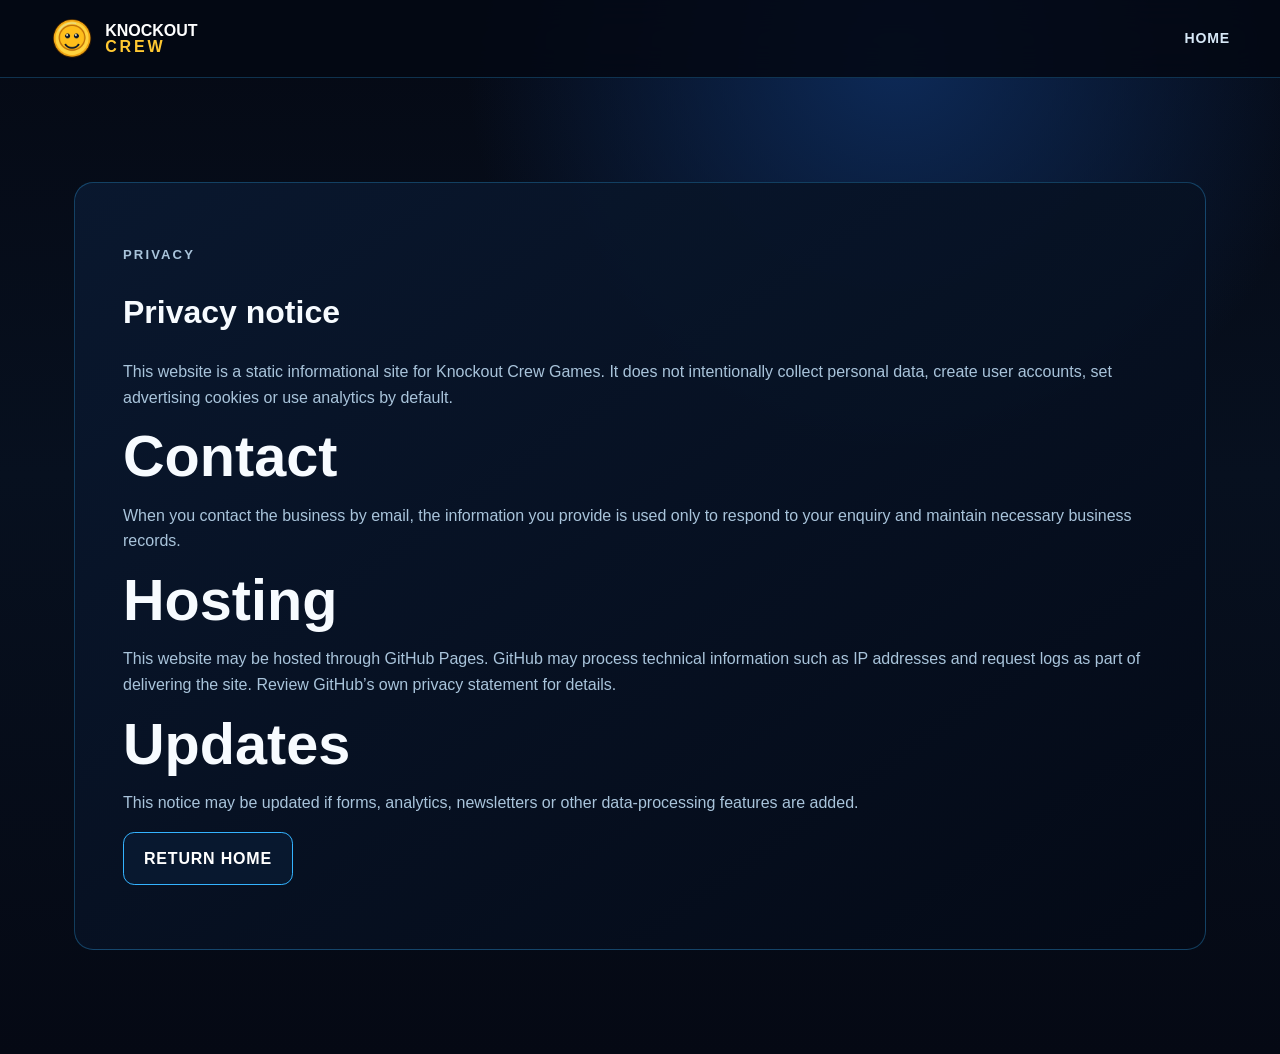
==== privacy.html @ 467bec0a "Add files via upload" ====
<!doctype html><html lang="en-GB"><head><meta charset="utf-8"><meta name="viewport" content="width=device-width,initial-scale=1"><title>Privacy | Knockout Crew</title><link rel="stylesheet" href="styles.css"></head><body><header class="site-header"><a class="brand" href="index.html"><span class="brand-mark"><img src="assets/images/crew-coin.png" alt=""></span><span><b>KNOCKOUT</b><strong>CREW</strong></span></a><nav><a href="index.html">Home</a></nav></header><main class="section"><div class="studio-panel"><p class="eyebrow">PRIVACY</p><h1>Privacy notice</h1><p>This website is a static informational site for Knockout Crew Games. It does not intentionally collect personal data, create user accounts, set advertising cookies or use analytics by default.</p><h2>Contact</h2><p>When you contact the business by email, the information you provide is used only to respond to your enquiry and maintain necessary business records.</p><h2>Hosting</h2><p>This website may be hosted through GitHub Pages. GitHub may process technical information such as IP addresses and request logs as part of delivering the site. Review GitHub’s own privacy statement for details.</p><h2>Updates</h2><p>This notice may be updated if forms, analytics, newsletters or other data-processing features are added.</p><p><a class="button secondary" href="index.html">Return home</a></p></div></main></body></html>
---- styles.css ----
:root{--bg:#050a16;--panel:#091326;--panel2:#0d1d37;--line:#287fd0;--blue:#34b3ff;--yellow:#ffc832;--text:#f7fbff;--muted:#a9c4db;--green:#46e58a;--max:1180px}*{box-sizing:border-box}html{scroll-behavior:smooth}body{margin:0;background:radial-gradient(circle at 70% 5%,#0d2a58 0,transparent 32%),linear-gradient(180deg,#050914,#07101f 45%,#050914);color:var(--text);font-family:Inter,Segoe UI,Arial,sans-serif;line-height:1.6}.skip-link{position:absolute;left:-9999px}.skip-link:focus{left:1rem;top:1rem;background:#fff;color:#000;padding:.75rem;z-index:100}.site-header{position:sticky;top:0;z-index:50;height:78px;display:flex;align-items:center;justify-content:space-between;padding:0 max(24px,calc((100vw - var(--max))/2));background:rgba(4,9,20,.88);backdrop-filter:blur(16px);border-bottom:1px solid rgba(52,179,255,.25)}.brand{display:flex;align-items:center;gap:.7rem;color:#fff;text-decoration:none;font-size:1rem;line-height:1}.brand span:last-child{display:flex;flex-direction:column}.brand strong{color:var(--yellow);letter-spacing:.18em}.brand-mark{width:44px;height:44px;display:grid;place-items:center}.brand-mark img{width:100%;height:100%;object-fit:contain}nav{display:flex;align-items:center;gap:1.65rem}nav a{color:#d7e8f7;text-decoration:none;font-weight:700;font-size:.88rem;letter-spacing:.06em;text-transform:uppercase}nav a:hover{color:var(--yellow)}.nav-cta{border:1px solid var(--blue);padding:.55rem .9rem;border-radius:.6rem}.menu-toggle{display:none}.hero{min-height:calc(100vh - 78px);max-width:var(--max);margin:auto;padding:7rem 1.5rem 5rem;display:grid;grid-template-columns:1.08fr .92fr;align-items:center;gap:2rem}.eyebrow{color:var(--yellow);font-weight:800;letter-spacing:.16em;font-size:.82rem}.hero h1{font-size:clamp(3.1rem,7vw,6.5rem);line-height:.92;margin:.35rem 0 1.5rem;letter-spacing:-.055em}.hero h1 span{color:var(--yellow)}.hero-text{max-width:650px;color:var(--muted);font-size:1.15rem}.hero-actions{display:flex;gap:1rem;flex-wrap:wrap;margin:2rem 0}.button{display:inline-flex;align-items:center;justify-content:center;min-height:50px;padding:.8rem 1.25rem;border-radius:.7rem;text-decoration:none;font-weight:800;text-transform:uppercase;letter-spacing:.05em}.button.primary{background:var(--yellow);color:#07101d;box-shadow:0 12px 30px rgba(255,200,50,.2)}.button.secondary{border:1px solid var(--blue);color:#fff;background:rgba(10,28,55,.65)}.platform-list{list-style:none;padding:0;margin:2rem 0 0;display:flex;gap:.65rem;flex-wrap:wrap}.platform-list li{border:1px solid rgba(85,170,255,.35);background:rgba(9,23,45,.75);padding:.4rem .75rem;border-radius:999px;color:#bdd8ec;font-size:.8rem}.hero-stage{position:relative;min-height:530px;display:flex;align-items:flex-end;justify-content:center}.glow{position:absolute;width:80%;aspect-ratio:1;border-radius:50%;background:radial-gradient(circle,rgba(46,155,255,.42),rgba(46,155,255,0) 65%);filter:blur(18px)}.fighter{position:absolute;image-rendering:auto;filter:drop-shadow(0 20px 18px rgba(0,0,0,.55));width:42%;max-width:240px;transform-origin:bottom center}.fighter-red{z-index:3;width:52%;bottom:8%;animation:float 4.5s ease-in-out infinite}.fighter-blue{z-index:2;left:2%;bottom:4%;animation:float 5s ease-in-out .2s infinite}.fighter-green{z-index:2;right:2%;bottom:3%;animation:float 5.2s ease-in-out .5s infinite}@keyframes float{50%{transform:translateY(-12px)}}.section{max-width:var(--max);margin:auto;padding:6.5rem 1.5rem}.section-heading{max-width:750px;margin-bottom:2rem}.section-heading h2,.studio-panel h2,.contact-card h2{font-size:clamp(2.1rem,4.5vw,4rem);line-height:1.05;margin:.4rem 0 1rem}.section-heading p,.studio-panel p,.contact-card p{color:var(--muted)}.feature-visual{position:relative;border:1px solid rgba(52,179,255,.45);border-radius:1.35rem;overflow:hidden;background:#02060d;box-shadow:0 30px 70px rgba(0,0,0,.42)}.feature-visual img{width:100%;display:block}.visual-caption{position:absolute;left:1.5rem;right:1.5rem;bottom:1.5rem;background:rgba(4,9,20,.8);backdrop-filter:blur(10px);border:1px solid rgba(52,179,255,.35);border-radius:.8rem;padding:1rem 1.2rem;display:flex;justify-content:space-between;gap:1rem}.visual-caption span{color:var(--yellow);font-weight:800}.card-grid{display:grid;grid-template-columns:repeat(3,1fr);gap:1rem}.info-card{background:linear-gradient(145deg,rgba(12,30,58,.95),rgba(5,13,27,.95));border:1px solid rgba(52,179,255,.28);border-radius:1rem;padding:1.4rem;min-height:230px}.card-number{color:var(--yellow);font-weight:900;font-size:.82rem}.info-card h3{font-size:1.35rem;margin:1.7rem 0 .5rem}.info-card p{color:var(--muted);margin:0}.gallery{display:grid;grid-template-columns:repeat(2,1fr);gap:1rem}.gallery-item{position:relative;padding:0;border:1px solid rgba(52,179,255,.35);border-radius:1rem;overflow:hidden;background:#050a14;cursor:pointer;min-height:260px}.gallery-item.wide{grid-column:1/-1;min-height:420px}.gallery-item img{width:100%;height:100%;object-fit:cover;display:block;transition:transform .35s}.gallery-item:hover img{transform:scale(1.025)}.gallery-item span{position:absolute;left:1rem;bottom:1rem;background:rgba(4,9,20,.85);border:1px solid rgba(255,200,50,.45);padding:.5rem .8rem;border-radius:.55rem;color:#fff;font-weight:800}.split-section{display:grid;grid-template-columns:1.1fr .9fr;gap:1rem}.studio-panel,.roadmap,.contact-card{background:linear-gradient(145deg,rgba(10,25,48,.95),rgba(4,10,22,.95));border:1px solid rgba(52,179,255,.3);border-radius:1.2rem;padding:clamp(1.5rem,4vw,3rem)}.roadmap ol{list-style:none;padding:0;margin:1rem 0 0}.roadmap li{display:grid;grid-template-columns:64px 1fr;gap:1rem;padding:1.2rem 0;border-bottom:1px solid rgba(100,180,255,.18)}.roadmap li span{color:var(--yellow);font-weight:900;text-transform:uppercase;font-size:.78rem}.roadmap p{color:var(--muted);margin:.2rem 0}.contact-section{padding-top:2rem}.contact-card{text-align:center}.contact-card p{max-width:700px;margin:0 auto 1.5rem}.contact-card small{display:block;color:#7fa1bc;margin-top:1rem}footer{max-width:var(--max);margin:3rem auto 0;padding:2.5rem 1.5rem 4rem;border-top:1px solid rgba(52,179,255,.2);display:grid;grid-template-columns:1fr auto;gap:1.5rem;color:#86a5bd;font-size:.85rem}.footer-brand{display:flex;align-items:center;gap:.75rem;color:#fff}.footer-brand img{width:46px}.footer-brand span{display:flex;flex-direction:column}.footer-links{display:flex;gap:1rem}.footer-links a{color:#b9d5e9;text-decoration:none}footer>p{grid-column:1/-1}dialog{padding:0;border:1px solid var(--blue);border-radius:1rem;background:#02060c;width:min(94vw,1300px);box-shadow:0 30px 100px #000}dialog::backdrop{background:rgba(0,0,0,.82)}dialog img{display:block;width:100%}.lightbox-close{position:absolute;right:.75rem;top:.75rem;width:42px;height:42px;border-radius:50%;border:1px solid #fff;background:rgba(0,0,0,.75);color:#fff;font-size:1.7rem;cursor:pointer}.reveal{opacity:0;transform:translateY(18px);transition:.6s ease}.reveal.visible{opacity:1;transform:none}@media(max-width:900px){.menu-toggle{display:block;background:transparent;color:#fff;border:1px solid var(--blue);border-radius:.5rem;padding:.5rem .75rem}.site-header nav{display:none;position:absolute;left:1rem;right:1rem;top:68px;flex-direction:column;align-items:stretch;background:#081326;border:1px solid var(--line);padding:1rem;border-radius:.8rem}.site-header nav.open{display:flex}.hero{grid-template-columns:1fr;padding-top:4rem}.hero-stage{min-height:390px}.card-grid{grid-template-columns:repeat(2,1fr)}.split-section{grid-template-columns:1fr}.gallery-item.wide{min-height:300px}}@media(max-width:620px){.hero{padding-top:3rem}.hero h1{font-size:3.25rem}.hero-stage{min-height:300px}.fighter{max-width:150px}.card-grid,.gallery{grid-template-columns:1fr}.gallery-item.wide{grid-column:auto}.gallery-item{min-height:220px}.visual-caption{position:static;border:0;border-radius:0}.visual-caption{flex-direction:column}.platform-list{gap:.4rem}.section{padding:4.5rem 1rem}.site-header{padding:0 1rem}.brand span:last-child{font-size:.86rem}footer{grid-template-columns:1fr}.footer-links{flex-wrap:wrap}}
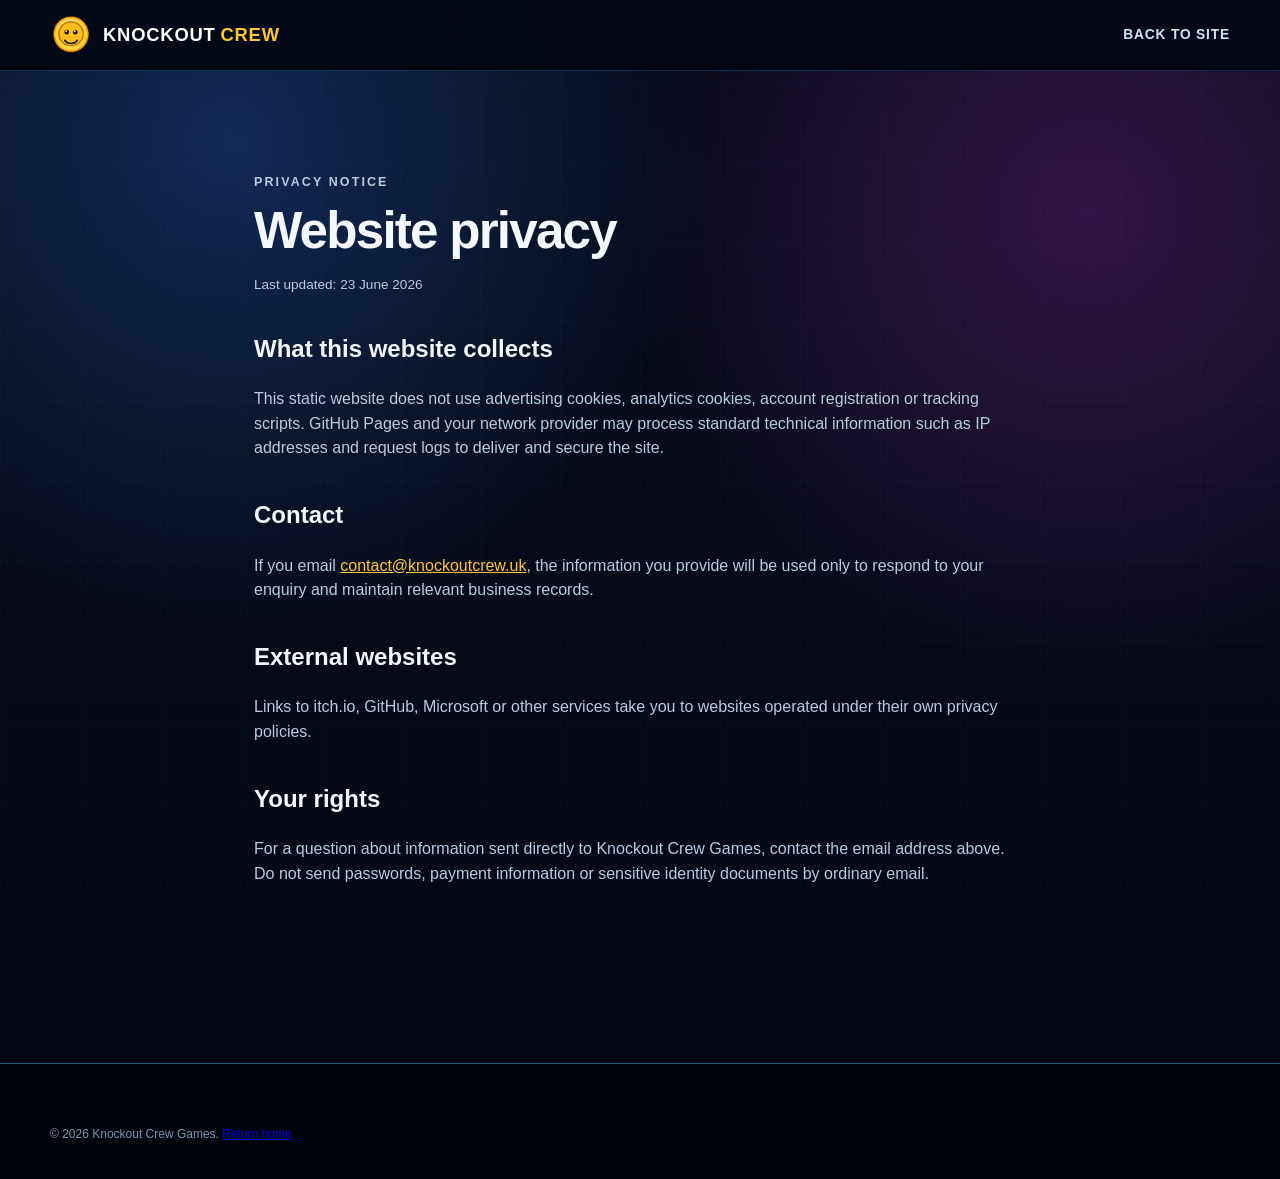
==== commit a4a2a86d: "Add files via upload" ====
--- a/privacy.html
+++ b/privacy.html
@@ -1 +1,28 @@
-<!doctype html><html lang="en-GB"><head><meta charset="utf-8"><meta name="viewport" content="width=device-width,initial-scale=1"><title>Privacy | Knockout Crew</title><link rel="stylesheet" href="styles.css"></head><body><header class="site-header"><a class="brand" href="index.html"><span class="brand-mark"><img src="assets/images/crew-coin.png" alt=""></span><span><b>KNOCKOUT</b><strong>CREW</strong></span></a><nav><a href="index.html">Home</a></nav></header><main class="section"><div class="studio-panel"><p class="eyebrow">PRIVACY</p><h1>Privacy notice</h1><p>This website is a static informational site for Knockout Crew Games. It does not intentionally collect personal data, create user accounts, set advertising cookies or use analytics by default.</p><h2>Contact</h2><p>When you contact the business by email, the information you provide is used only to respond to your enquiry and maintain necessary business records.</p><h2>Hosting</h2><p>This website may be hosted through GitHub Pages. GitHub may process technical information such as IP addresses and request logs as part of delivering the site. Review GitHub’s own privacy statement for details.</p><h2>Updates</h2><p>This notice may be updated if forms, analytics, newsletters or other data-processing features are added.</p><p><a class="button secondary" href="index.html">Return home</a></p></div></main></body></html>
+<!doctype html>
+<html lang="en-GB">
+<head>
+  <meta charset="utf-8">
+  <meta name="viewport" content="width=device-width, initial-scale=1">
+  <meta name="theme-color" content="#050b18">
+  <title>Privacy | Knockout Crew</title>
+  <link rel="icon" href="assets/images/crew-coin.png">
+  <link rel="stylesheet" href="styles.css">
+</head>
+<body class="legal-page">
+  <header class="site-header compact-header"><a class="brand" href="index.html"><img src="assets/images/crew-coin.png" alt=""><span><b>KNOCKOUT</b><strong>CREW</strong></span></a><nav><a href="index.html">Back to site</a></nav></header>
+  <main class="legal-main">
+    <p class="eyebrow">PRIVACY NOTICE</p>
+    <h1>Website privacy</h1>
+    <p class="updated">Last updated: 23 June 2026</p>
+    <h2>What this website collects</h2>
+    <p>This static website does not use advertising cookies, analytics cookies, account registration or tracking scripts. GitHub Pages and your network provider may process standard technical information such as IP addresses and request logs to deliver and secure the site.</p>
+    <h2>Contact</h2>
+    <p>If you email <a href="mailto:contact@knockoutcrew.uk">contact@knockoutcrew.uk</a>, the information you provide will be used only to respond to your enquiry and maintain relevant business records.</p>
+    <h2>External websites</h2>
+    <p>Links to itch.io, GitHub, Microsoft or other services take you to websites operated under their own privacy policies.</p>
+    <h2>Your rights</h2>
+    <p>For a question about information sent directly to Knockout Crew Games, contact the email address above. Do not send passwords, payment information or sensitive identity documents by ordinary email.</p>
+  </main>
+  <footer><p>© 2026 Knockout Crew Games. <a href="index.html">Return home</a></p></footer>
+</body>
+</html>
--- a/styles.css
+++ b/styles.css
@@ -1 +1,7 @@
-:root{--bg:#050a16;--panel:#091326;--panel2:#0d1d37;--line:#287fd0;--blue:#34b3ff;--yellow:#ffc832;--text:#f7fbff;--muted:#a9c4db;--green:#46e58a;--max:1180px}*{box-sizing:border-box}html{scroll-behavior:smooth}body{margin:0;background:radial-gradient(circle at 70% 5%,#0d2a58 0,transparent 32%),linear-gradient(180deg,#050914,#07101f 45%,#050914);color:var(--text);font-family:Inter,Segoe UI,Arial,sans-serif;line-height:1.6}.skip-link{position:absolute;left:-9999px}.skip-link:focus{left:1rem;top:1rem;background:#fff;color:#000;padding:.75rem;z-index:100}.site-header{position:sticky;top:0;z-index:50;height:78px;display:flex;align-items:center;justify-content:space-between;padding:0 max(24px,calc((100vw - var(--max))/2));background:rgba(4,9,20,.88);backdrop-filter:blur(16px);border-bottom:1px solid rgba(52,179,255,.25)}.brand{display:flex;align-items:center;gap:.7rem;color:#fff;text-decoration:none;font-size:1rem;line-height:1}.brand span:last-child{display:flex;flex-direction:column}.brand strong{color:var(--yellow);letter-spacing:.18em}.brand-mark{width:44px;height:44px;display:grid;place-items:center}.brand-mark img{width:100%;height:100%;object-fit:contain}nav{display:flex;align-items:center;gap:1.65rem}nav a{color:#d7e8f7;text-decoration:none;font-weight:700;font-size:.88rem;letter-spacing:.06em;text-transform:uppercase}nav a:hover{color:var(--yellow)}.nav-cta{border:1px solid var(--blue);padding:.55rem .9rem;border-radius:.6rem}.menu-toggle{display:none}.hero{min-height:calc(100vh - 78px);max-width:var(--max);margin:auto;padding:7rem 1.5rem 5rem;display:grid;grid-template-columns:1.08fr .92fr;align-items:center;gap:2rem}.eyebrow{color:var(--yellow);font-weight:800;letter-spacing:.16em;font-size:.82rem}.hero h1{font-size:clamp(3.1rem,7vw,6.5rem);line-height:.92;margin:.35rem 0 1.5rem;letter-spacing:-.055em}.hero h1 span{color:var(--yellow)}.hero-text{max-width:650px;color:var(--muted);font-size:1.15rem}.hero-actions{display:flex;gap:1rem;flex-wrap:wrap;margin:2rem 0}.button{display:inline-flex;align-items:center;justify-content:center;min-height:50px;padding:.8rem 1.25rem;border-radius:.7rem;text-decoration:none;font-weight:800;text-transform:uppercase;letter-spacing:.05em}.button.primary{background:var(--yellow);color:#07101d;box-shadow:0 12px 30px rgba(255,200,50,.2)}.button.secondary{border:1px solid var(--blue);color:#fff;background:rgba(10,28,55,.65)}.platform-list{list-style:none;padding:0;margin:2rem 0 0;display:flex;gap:.65rem;flex-wrap:wrap}.platform-list li{border:1px solid rgba(85,170,255,.35);background:rgba(9,23,45,.75);padding:.4rem .75rem;border-radius:999px;color:#bdd8ec;font-size:.8rem}.hero-stage{position:relative;min-height:530px;display:flex;align-items:flex-end;justify-content:center}.glow{position:absolute;width:80%;aspect-ratio:1;border-radius:50%;background:radial-gradient(circle,rgba(46,155,255,.42),rgba(46,155,255,0) 65%);filter:blur(18px)}.fighter{position:absolute;image-rendering:auto;filter:drop-shadow(0 20px 18px rgba(0,0,0,.55));width:42%;max-width:240px;transform-origin:bottom center}.fighter-red{z-index:3;width:52%;bottom:8%;animation:float 4.5s ease-in-out infinite}.fighter-blue{z-index:2;left:2%;bottom:4%;animation:float 5s ease-in-out .2s infinite}.fighter-green{z-index:2;right:2%;bottom:3%;animation:float 5.2s ease-in-out .5s infinite}@keyframes float{50%{transform:translateY(-12px)}}.section{max-width:var(--max);margin:auto;padding:6.5rem 1.5rem}.section-heading{max-width:750px;margin-bottom:2rem}.section-heading h2,.studio-panel h2,.contact-card h2{font-size:clamp(2.1rem,4.5vw,4rem);line-height:1.05;margin:.4rem 0 1rem}.section-heading p,.studio-panel p,.contact-card p{color:var(--muted)}.feature-visual{position:relative;border:1px solid rgba(52,179,255,.45);border-radius:1.35rem;overflow:hidden;background:#02060d;box-shadow:0 30px 70px rgba(0,0,0,.42)}.feature-visual img{width:100%;display:block}.visual-caption{position:absolute;left:1.5rem;right:1.5rem;bottom:1.5rem;background:rgba(4,9,20,.8);backdrop-filter:blur(10px);border:1px solid rgba(52,179,255,.35);border-radius:.8rem;padding:1rem 1.2rem;display:flex;justify-content:space-between;gap:1rem}.visual-caption span{color:var(--yellow);font-weight:800}.card-grid{display:grid;grid-template-columns:repeat(3,1fr);gap:1rem}.info-card{background:linear-gradient(145deg,rgba(12,30,58,.95),rgba(5,13,27,.95));border:1px solid rgba(52,179,255,.28);border-radius:1rem;padding:1.4rem;min-height:230px}.card-number{color:var(--yellow);font-weight:900;font-size:.82rem}.info-card h3{font-size:1.35rem;margin:1.7rem 0 .5rem}.info-card p{color:var(--muted);margin:0}.gallery{display:grid;grid-template-columns:repeat(2,1fr);gap:1rem}.gallery-item{position:relative;padding:0;border:1px solid rgba(52,179,255,.35);border-radius:1rem;overflow:hidden;background:#050a14;cursor:pointer;min-height:260px}.gallery-item.wide{grid-column:1/-1;min-height:420px}.gallery-item img{width:100%;height:100%;object-fit:cover;display:block;transition:transform .35s}.gallery-item:hover img{transform:scale(1.025)}.gallery-item span{position:absolute;left:1rem;bottom:1rem;background:rgba(4,9,20,.85);border:1px solid rgba(255,200,50,.45);padding:.5rem .8rem;border-radius:.55rem;color:#fff;font-weight:800}.split-section{display:grid;grid-template-columns:1.1fr .9fr;gap:1rem}.studio-panel,.roadmap,.contact-card{background:linear-gradient(145deg,rgba(10,25,48,.95),rgba(4,10,22,.95));border:1px solid rgba(52,179,255,.3);border-radius:1.2rem;padding:clamp(1.5rem,4vw,3rem)}.roadmap ol{list-style:none;padding:0;margin:1rem 0 0}.roadmap li{display:grid;grid-template-columns:64px 1fr;gap:1rem;padding:1.2rem 0;border-bottom:1px solid rgba(100,180,255,.18)}.roadmap li span{color:var(--yellow);font-weight:900;text-transform:uppercase;font-size:.78rem}.roadmap p{color:var(--muted);margin:.2rem 0}.contact-section{padding-top:2rem}.contact-card{text-align:center}.contact-card p{max-width:700px;margin:0 auto 1.5rem}.contact-card small{display:block;color:#7fa1bc;margin-top:1rem}footer{max-width:var(--max);margin:3rem auto 0;padding:2.5rem 1.5rem 4rem;border-top:1px solid rgba(52,179,255,.2);display:grid;grid-template-columns:1fr auto;gap:1.5rem;color:#86a5bd;font-size:.85rem}.footer-brand{display:flex;align-items:center;gap:.75rem;color:#fff}.footer-brand img{width:46px}.footer-brand span{display:flex;flex-direction:column}.footer-links{display:flex;gap:1rem}.footer-links a{color:#b9d5e9;text-decoration:none}footer>p{grid-column:1/-1}dialog{padding:0;border:1px solid var(--blue);border-radius:1rem;background:#02060c;width:min(94vw,1300px);box-shadow:0 30px 100px #000}dialog::backdrop{background:rgba(0,0,0,.82)}dialog img{display:block;width:100%}.lightbox-close{position:absolute;right:.75rem;top:.75rem;width:42px;height:42px;border-radius:50%;border:1px solid #fff;background:rgba(0,0,0,.75);color:#fff;font-size:1.7rem;cursor:pointer}.reveal{opacity:0;transform:translateY(18px);transition:.6s ease}.reveal.visible{opacity:1;transform:none}@media(max-width:900px){.menu-toggle{display:block;background:transparent;color:#fff;border:1px solid var(--blue);border-radius:.5rem;padding:.5rem .75rem}.site-header nav{display:none;position:absolute;left:1rem;right:1rem;top:68px;flex-direction:column;align-items:stretch;background:#081326;border:1px solid var(--line);padding:1rem;border-radius:.8rem}.site-header nav.open{display:flex}.hero{grid-template-columns:1fr;padding-top:4rem}.hero-stage{min-height:390px}.card-grid{grid-template-columns:repeat(2,1fr)}.split-section{grid-template-columns:1fr}.gallery-item.wide{min-height:300px}}@media(max-width:620px){.hero{padding-top:3rem}.hero h1{font-size:3.25rem}.hero-stage{min-height:300px}.fighter{max-width:150px}.card-grid,.gallery{grid-template-columns:1fr}.gallery-item.wide{grid-column:auto}.gallery-item{min-height:220px}.visual-caption{position:static;border:0;border-radius:0}.visual-caption{flex-direction:column}.platform-list{gap:.4rem}.section{padding:4.5rem 1rem}.site-header{padding:0 1rem}.brand span:last-child{font-size:.86rem}footer{grid-template-columns:1fr}.footer-links{flex-wrap:wrap}}
+:root{
+  --bg:#050914;--bg2:#080d1d;--panel:#060b16ee;--panel2:#0a1325;--line:#238dd8;--line-soft:#174d7a;--gold:#ffc72f;--gold2:#ff9e1b;--cyan:#39b9ff;--text:#f4f7fb;--muted:#a8c2d8;--green:#54e584;--shadow:0 22px 60px #0009;--radius:24px;--max:1180px
+}
+*{box-sizing:border-box}html{scroll-behavior:smooth}body{margin:0;background:radial-gradient(circle at 18% 12%,#112a58 0,transparent 33%),radial-gradient(circle at 85% 18%,#321548 0,transparent 32%),linear-gradient(180deg,var(--bg),#070b18 48%,#030711);color:var(--text);font-family:Inter,Segoe UI,Arial,sans-serif;line-height:1.55;overflow-x:hidden}body:before{content:"";position:fixed;inset:0;background-image:linear-gradient(#2f8dd10b 1px,transparent 1px),linear-gradient(90deg,#2f8dd10b 1px,transparent 1px);background-size:80px 80px;pointer-events:none;z-index:-2}.noise{position:fixed;inset:0;opacity:.035;pointer-events:none;z-index:20;background-image:url("data:image/svg+xml,%3Csvg viewBox='0 0 180 180' xmlns='http://www.w3.org/2000/svg'%3E%3Cfilter id='n'%3E%3CfeTurbulence type='fractalNoise' baseFrequency='.8' numOctaves='4' stitchTiles='stitch'/%3E%3C/filter%3E%3Crect width='100%25' height='100%25' filter='url(%23n)' opacity='.7'/%3E%3C/svg%3E")}.skip-link{position:fixed;top:8px;left:8px;transform:translateY(-180%);background:#fff;color:#000;padding:.75rem 1rem;z-index:100}.skip-link:focus{transform:none}.site-header{position:sticky;top:0;z-index:50;display:flex;align-items:center;justify-content:space-between;gap:2rem;padding:14px max(24px,calc((100vw - var(--max))/2));background:#030712e8;border-bottom:1px solid #2d85c850;backdrop-filter:blur(18px)}.compact-header{position:relative}.brand{display:flex;align-items:center;gap:11px;color:#fff;text-decoration:none;letter-spacing:.05em}.brand img{width:42px;height:42px}.brand span{display:flex;align-items:baseline;font-size:1.15rem}.brand strong{color:var(--gold);margin-left:.3rem}.site-header nav{display:flex;align-items:center;gap:1.4rem}.site-header nav a{color:#cce3f5;text-decoration:none;font-weight:700;font-size:.86rem;letter-spacing:.06em;text-transform:uppercase}.site-header nav a:hover,.site-header nav a:focus-visible{color:#fff}.nav-cta{border:1px solid var(--gold);padding:.7rem 1rem;border-radius:10px;color:var(--gold)!important}.menu-toggle{display:none;background:var(--panel2);border:1px solid var(--line);color:#fff;border-radius:8px;padding:.7rem 1rem}.hero{min-height:760px;max-width:var(--max);margin:auto;padding:90px 24px 70px;display:grid;grid-template-columns:.86fr 1.14fr;align-items:center;gap:54px}.eyebrow{font-size:.78rem;letter-spacing:.17em;color:var(--gold);font-weight:800;text-transform:uppercase}.live-dot{display:inline-block;width:9px;height:9px;border-radius:50%;background:var(--green);box-shadow:0 0 0 5px #54e58422,0 0 20px var(--green);margin-right:8px;animation:pulse 1.7s infinite}.hero h1{font-size:clamp(3.2rem,6vw,6rem);line-height:.92;letter-spacing:-.045em;margin:.45rem 0 1.4rem}.hero h1 span{color:var(--gold)}.hero-text{max-width:620px;color:#c4d8e9;font-size:1.12rem}.hero-actions,.studio-actions{display:flex;gap:12px;flex-wrap:wrap;margin:28px 0}.button{display:inline-flex;align-items:center;justify-content:center;min-height:50px;padding:0 1.35rem;border-radius:11px;text-decoration:none;font-weight:850;letter-spacing:.04em;text-transform:uppercase;font-size:.88rem;transition:.18s transform,.18s box-shadow,.18s background}.button:hover{transform:translateY(-2px)}.button.primary{background:linear-gradient(135deg,var(--gold),var(--gold2));color:#07101d;box-shadow:0 8px 30px #ffb51f33}.button.secondary{border:1px solid var(--line);background:#08111f;color:#fff}.platform-list{display:flex;list-style:none;padding:0;margin:24px 0 0;gap:10px;flex-wrap:wrap}.platform-list li{border:1px solid #244666;background:#07101dcf;border-radius:999px;padding:.42rem .72rem;color:#b9d5e9;font-size:.78rem;font-weight:750}.countdown-stage{position:relative;isolation:isolate}.countdown-stage>img{width:100%;border-radius:22px;border:1px solid #2e8dce7c;box-shadow:var(--shadow);margin-top:18px;display:block}.countdown-glow{position:absolute;width:72%;height:55%;right:8%;top:0;background:radial-gradient(circle,var(--gold) 0,transparent 67%);opacity:.16;filter:blur(40px);z-index:-1}.countdown-card{position:relative;background:linear-gradient(135deg,#07101ff2,#02050cf2);border:1px solid #f5bd2f;border-radius:22px;padding:24px 26px;box-shadow:0 20px 60px #000b,inset 0 0 50px #1797e209;overflow:hidden}.countdown-card:before{content:"";position:absolute;height:3px;inset:0 0 auto;background:linear-gradient(90deg,transparent,var(--cyan),var(--gold),transparent);animation:sweep 3s linear infinite}.countdown-card h2{margin:.1rem 0 .9rem;font-size:clamp(1.5rem,3vw,2.4rem);text-transform:uppercase}.countdown-kicker{font-size:.72rem;font-weight:800;letter-spacing:.2em;color:#9dd8ff;margin:0}.countdown{display:grid;grid-template-columns:1fr auto 1fr auto 1fr auto 1fr;align-items:center;gap:9px}.countdown div{background:#091428;border:1px solid #1c6191;border-radius:14px;padding:12px 7px;text-align:center;box-shadow:inset 0 0 25px #0006}.countdown strong{display:block;color:#fff;font-variant-numeric:tabular-nums;font-size:clamp(1.8rem,4vw,3.2rem);line-height:1;text-shadow:0 0 24px #3cbdff55}.countdown span{display:block;color:#8fb4cf;text-transform:uppercase;font-size:.61rem;letter-spacing:.12em;margin-top:8px}.countdown i{font-style:normal;color:var(--gold);font-size:1.5rem}.release-line{display:flex;align-items:center;gap:12px;margin:16px 0 5px;color:var(--gold);font-size:.72rem;letter-spacing:.12em}.release-line span{height:1px;flex:1;background:linear-gradient(90deg,transparent,var(--gold))}.release-line span:last-child{background:linear-gradient(90deg,var(--gold),transparent)}#countdown-status{text-align:center;color:#a7c8df;margin:.5rem 0 0}.ticker{overflow:hidden;border-block:1px solid #1e6da1;background:#06101e}.ticker div{display:flex;width:max-content;gap:52px;padding:13px 0;animation:ticker 28s linear infinite}.ticker span{color:#a6d7fa;font-weight:800;font-size:.75rem;letter-spacing:.15em}.ticker span:after{content:"◆";margin-left:52px;color:var(--gold)}.section{max-width:var(--max);margin:auto;padding:100px 24px}.section-heading{max-width:760px;margin-bottom:38px}.section h2,.archive-main h1,.legal-main h1{font-size:clamp(2.25rem,4vw,4.2rem);letter-spacing:-.035em;line-height:1.02;margin:.4rem 0 1rem}.section-heading>p:last-child,.studio-panel p,.showcase-copy p{color:#b4ccde;font-size:1.05rem}.feature-visual{position:relative;border:1px solid #317caf;border-radius:var(--radius);overflow:hidden;box-shadow:var(--shadow)}.feature-visual img{display:block;width:100%}.visual-caption{position:absolute;inset:auto 0 0;padding:50px 30px 24px;background:linear-gradient(transparent,#030711f5)}.visual-caption span{color:var(--gold);font-size:.72rem;font-weight:800;letter-spacing:.15em}.visual-caption strong{display:block;font-size:clamp(1.1rem,2vw,1.6rem)}.card-grid{display:grid;grid-template-columns:repeat(3,1fr);gap:16px}.info-card{position:relative;min-height:240px;padding:28px;border:1px solid #216795;border-radius:18px;background:linear-gradient(150deg,#081326ee,#040914ee);overflow:hidden}.info-card:after{content:"";position:absolute;width:150px;height:150px;border:30px solid #238dd80b;border-radius:50%;right:-70px;bottom:-80px}.card-number{display:block;color:var(--gold);font-weight:850;font-size:.75rem;letter-spacing:.2em}.info-card h3{font-size:1.35rem;margin:35px 0 8px}.info-card p{color:#9fbcd1;margin:0}.multiplayer-showcase{display:grid;grid-template-columns:.75fr 1.25fr;align-items:center;gap:42px}.multiplayer-showcase img{width:100%;border:1px solid #2c82b8;border-radius:20px;box-shadow:var(--shadow)}.text-link{color:var(--gold);font-weight:800}.gallery{display:grid;grid-template-columns:repeat(3,1fr);gap:16px}.gallery-item{position:relative;border:1px solid #246d9e;background:#050a14;border-radius:16px;padding:0;overflow:hidden;cursor:zoom-in;min-height:230px}.gallery-item.gallery-feature{grid-column:span 2}.gallery-item img{width:100%;height:100%;object-fit:cover;display:block;transition:transform .4s}.gallery-item:hover img{transform:scale(1.025)}.gallery-item span{position:absolute;inset:auto 0 0;padding:40px 18px 15px;background:linear-gradient(transparent,#02050cf2);text-align:left;color:#fff;font-weight:800}.split-section{display:grid;grid-template-columns:1.15fr .85fr;gap:18px}.studio-panel,.roadmap{border:1px solid #286f9f;background:linear-gradient(145deg,#081323ec,#040811ec);border-radius:var(--radius);padding:38px}.roadmap ol{list-style:none;padding:0;margin:0}.roadmap li{display:grid;grid-template-columns:52px 1fr;gap:16px;padding:20px 0;border-bottom:1px solid #17344e}.roadmap li:last-child{border:0}.roadmap li>span{width:44px;height:44px;border:1px solid var(--gold);border-radius:50%;display:grid;place-items:center;color:var(--gold);font-weight:850}.roadmap strong{font-size:1.1rem}.roadmap p{margin:.25rem 0 0;color:#93b0c6}.contact-card{text-align:center;border:1px solid var(--gold);border-radius:var(--radius);padding:70px 24px;background:radial-gradient(circle at 50% 0,#172858,#050a14 58%);box-shadow:var(--shadow)}.contact-email{display:inline-block;color:#fff;font-weight:850;font-size:clamp(1.2rem,3vw,2rem);text-decoration:none;border-bottom:2px solid var(--gold)}footer{border-top:1px solid #24577b;background:#02050c;padding:36px max(24px,calc((100vw - var(--max))/2));color:#7798ae}.footer-top{display:flex;justify-content:space-between;gap:20px;align-items:center}.footer-brand{display:flex;align-items:center;gap:12px;color:#fff}.footer-brand img{width:42px}.footer-brand span{display:flex;flex-direction:column}.footer-brand small{color:#7e9db2}.footer-links{display:flex;gap:18px;flex-wrap:wrap}.footer-links a{color:#b9d6ea}.quiet-link{opacity:.48;font-size:.8rem}footer>p{font-size:.75rem;margin:25px 0 0}.reveal{opacity:0;transform:translateY(18px);transition:opacity .65s,transform .65s}.reveal.visible{opacity:1;transform:none}dialog{border:1px solid #2a7bb0;border-radius:15px;padding:0;background:#02060d;max-width:min(94vw,1200px);box-shadow:0 30px 100px #000}dialog::backdrop{background:#000d;backdrop-filter:blur(8px)}dialog img{display:block;max-width:100%;max-height:88vh}.lightbox-close{position:absolute;right:9px;top:9px;border:1px solid #fff6;background:#000b;color:#fff;width:40px;height:40px;border-radius:50%;font-size:1.4rem;cursor:pointer}.archive-main,.legal-main{max-width:var(--max);margin:auto;padding:90px 24px}.archive-hero{max-width:820px;margin-bottom:55px}.archive-hero>p:last-child{font-size:1.15rem;color:#b6cede}.archive-grid{display:grid;gap:24px}.blog-card{display:grid;grid-template-columns:minmax(260px,.8fr) 1.2fr;background:#050b16;border:1px solid #226795;border-radius:20px;overflow:hidden}.blog-card img{width:100%;height:100%;min-height:310px;object-fit:cover}.blog-card>div{padding:30px}.blog-card time{color:var(--gold);font-size:.75rem;letter-spacing:.13em;font-weight:800}.blog-card h2{font-size:2rem;margin:.45rem 0}.blog-card p{color:#abc3d5}.blog-card details{border-top:1px solid #17344e;margin-top:20px;padding-top:15px}.blog-card summary{cursor:pointer;color:#fff;font-weight:800}.video-journal{margin-top:45px;border:1px solid var(--gold);border-radius:20px;padding:30px;display:flex;justify-content:space-between;align-items:center;gap:28px}.legal-main{max-width:820px}.legal-main h2{margin-top:2.2rem}.legal-main p{color:#b6cce0}.legal-main a{color:var(--gold)}.updated{font-size:.85rem}.archive-page footer,.legal-page footer{margin-top:70px}@keyframes pulse{50%{opacity:.5;transform:scale(.8)}}@keyframes sweep{from{transform:translateX(-80%)}to{transform:translateX(80%)}}@keyframes ticker{to{transform:translateX(-50%)}}
+@media(max-width:900px){.hero{grid-template-columns:1fr;padding-top:65px}.hero-copy{text-align:center}.hero-text{margin-inline:auto}.hero-actions,.platform-list{justify-content:center}.card-grid{grid-template-columns:repeat(2,1fr)}.multiplayer-showcase,.split-section{grid-template-columns:1fr}.gallery{grid-template-columns:repeat(2,1fr)}.gallery-item.gallery-feature{grid-column:span 2}.blog-card{grid-template-columns:1fr}.blog-card img{min-height:0}.video-journal{align-items:flex-start;flex-direction:column}}
+@media(max-width:700px){.site-header{padding:12px 18px}.menu-toggle{display:block}.site-header nav{display:none;position:absolute;top:100%;left:0;right:0;background:#030712;padding:16px 20px;flex-direction:column;align-items:stretch;border-bottom:1px solid #266d9f}.site-header nav.open{display:flex}.site-header nav a{text-align:center;padding:.6rem}.hero{padding:55px 18px}.hero h1{font-size:3.25rem}.countdown{gap:4px}.countdown div{padding:10px 2px}.countdown i{font-size:1rem}.section{padding:72px 18px}.card-grid,.gallery{grid-template-columns:1fr}.gallery-item.gallery-feature{grid-column:auto}.gallery-item{min-height:200px}.footer-top{align-items:flex-start;flex-direction:column}.footer-links{gap:12px}.brand span{font-size:.95rem}.blog-card>div,.studio-panel,.roadmap{padding:24px}}
+@media(prefers-reduced-motion:reduce){html{scroll-behavior:auto}*,*:before,*:after{animation:none!important;transition:none!important}.reveal{opacity:1;transform:none}}
